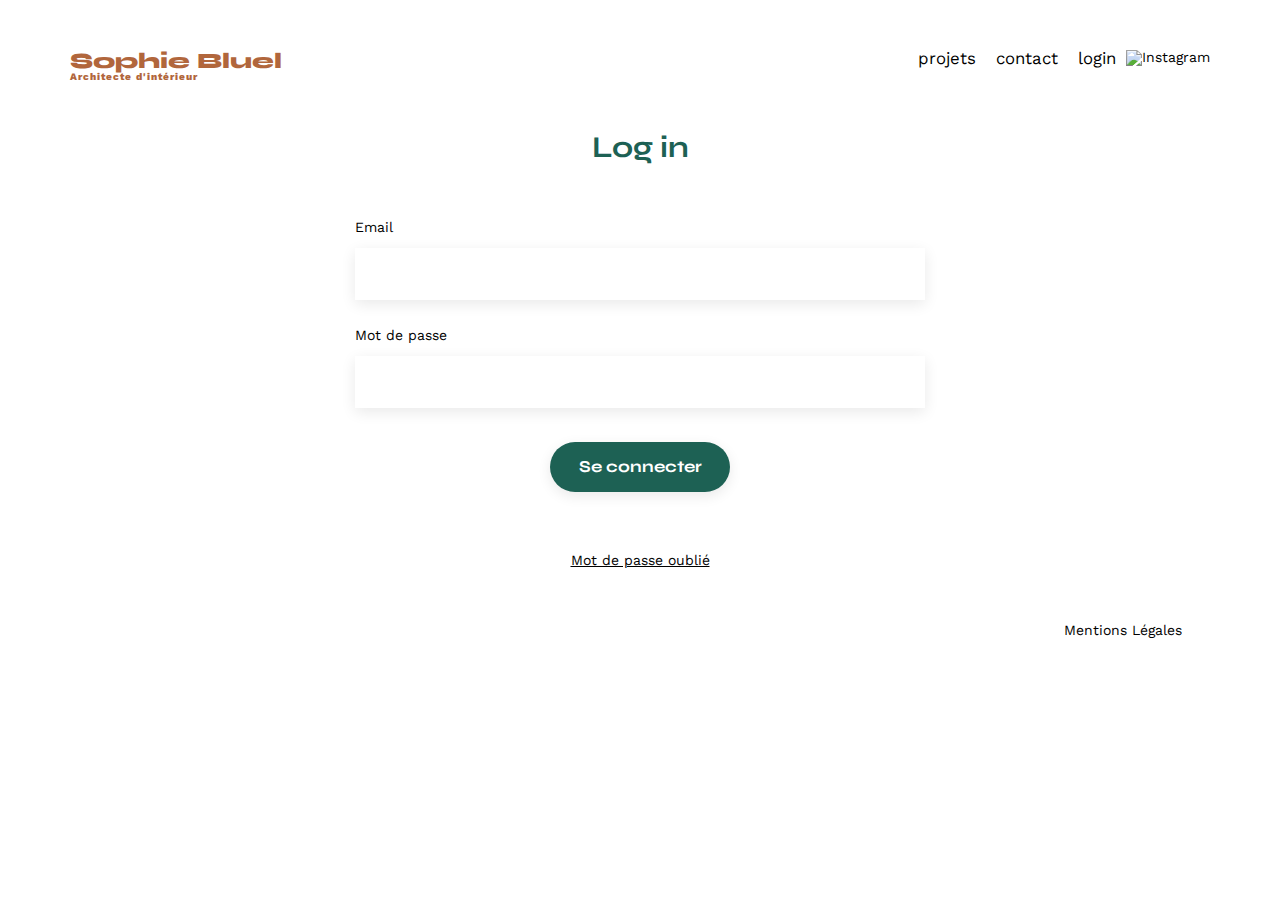
==== FrontEnd/login.html @ d812ced3 "creation page login.html" ====
<!DOCTYPE html>
<html lang="fr">
	<head>
		<meta charset="UTF-8">
		<title>Sophie Bluel - Architecte d'intérieur</title>
		<meta name="viewport" content="width=device-width, initial-scale=1.0">
		<link rel="preconnect" href="https://fonts.googleapis.com">
		<link rel="preconnect" href="https://fonts.gstatic.com" crossorigin>
		<link href="https://fonts.googleapis.com/css2?family=Syne:wght@700;800&family=Work+Sans&display=swap" rel="stylesheet">
		<meta name="description" content="">
		<script type="module" src="travaux.js" defer></script>
		<link rel="stylesheet" href="./assets/style.css">
	</head>
	<body>
		<header>
			<h1>Sophie Bluel
				<span>Architecte d'intérieur</span>
			</h1>
			<nav>
				<ul>
					<li>
						<a href="index.html">projets</a>
					</li>
					<li>
						<a href="#">contact</a>
					</li>
					<li>
						<a href="#">login</a>
					</li>
					<li><img src="./assets/icons/instagram.png" alt="Instagram"></li>
				</ul>
			</nav>
		</header>
		<main>
			<section id="contact">
				<h2>Log in</h2>
				<form action="#" method="post">
					<label for="email">Email</label>
					<input type="email" name="email" id="email">
					<label for="password">Mot de passe</label>
					<input type="password" name="password" id="password">
					<input type="submit" value="Se connecter">
					<p>Mot de passe oublié</p>
				</form>
			</section>
		</body>
	</body>
</html></main><footer>
<nav>
	<ul>
		<li>Mentions Légales</li>
	</ul>
</nav></footer></body></html>
---- FrontEnd/assets/style.css ----
/* http://meyerweb.com/eric/tools/css/reset/
   v2.0 | 20110126
   License: none (public domain)
*/

html,
body,
div,
span,
applet,
object,
iframe,
h1,
h2,
h3,
h4,
h5,
h6,
p,
blockquote,
pre,
a,
abbr,
acronym,
address,
big,
cite,
code,
del,
dfn,
em,
img,
ins,
kbd,
q,
s,
samp,
small,
strike,
strong,
sub,
sup,
tt,
var,
b,
u,
i,
center,
dl,
dt,
dd,
ol,
ul,
li,
fieldset,
form,
label,
legend,
table,
caption,
tbody,
tfoot,
thead,
tr,
th,
td,
article,
aside,
canvas,
details,
embed,
figure,
figcaption,
footer,
header,
hgroup,
menu,
nav,
output,
ruby,
section,
summary,
time,
mark,
audio,
video {
  margin: 0;
  padding: 0;
  border: 0;
  font-size: 100%;
  font: inherit;
  vertical-align: baseline;
}
/* HTML5 display-role reset for older browsers */
article,
aside,
details,
figcaption,
figure,
footer,
header,
hgroup,
menu,
nav,
section {
  display: block;
}
body {
  line-height: 1;
}
ol,
ul {
  list-style: none;
}
blockquote,
q {
  quotes: none;
}
blockquote:before,
blockquote:after,
q:before,
q:after {
  content: "";
  content: none;
}
table {
  border-collapse: collapse;
  border-spacing: 0;
}
/** end reset css**/
body {
  max-width: 1140px;
  margin: auto;
  font-family: "Work Sans";
  font-size: 14px;
}
header {
  display: flex;
  justify-content: space-between;
  margin: 50px 0;
}
section {
  margin: 50px 0;
}

h1 {
  display: flex;
  flex-direction: column;
  font-family: "Syne";
  font-size: 22px;
  font-weight: 800;
  color: #b1663c;
}

h1 > span {
  font-family: "Work Sans";
  font-size: 10px;
  letter-spacing: 0.1em;
}

h2 {
  font-family: "Syne";
  font-weight: 700;
  font-size: 30px;
  color: #1d6154;
}
nav ul {
  display: flex;
  align-items: center;
  list-style-type: none;
}
nav li a {
  padding: 0 10px;
  font-size: 1.2em;
  text-decoration: none;
  color: black;
}
#contact p {
  margin: 2em auto;
  text-decoration: underline;
}

li:hover {
  color: #b1663c;
}
li:active {
  font-weight: bold;
}
#introduction {
  display: flex;
  align-items: center;
}
#introduction figure {
  flex: 1;
}
#introduction img {
  display: block;
  margin: auto;
  width: 80%;
}

#introduction article {
  flex: 1;
}
#introduction h2 {
  margin-bottom: 1em;
}

#introduction p {
  margin-bottom: 0.5em;
}
#portfolio h2 {
  text-align: center;
  margin-bottom: 1em;
}
/*---------------filtre des categories----------------------------*/
#portfolio p {
  display: none;
}
.filtre-categories {
  display: flex;
  margin-left: 307px;
  width: 585px;
  height: 38px;
  margin-top: 35px;
  margin-bottom: 35px;
}
.btn-filtrer, /*pour test*/
.btn-tous,
.btn-objets,
.btn-appartements,
.btn-hotels-restaurants {
  border-radius: 60px;
  border: 1px solid #1d6154;
  color: #1d6154;
  size: 16px;
  font-weight: 700;
  background-color: white;
  padding: 5px 15px;
  margin-right: 10px;
}
button:hover {
  background-color: #1d6154;
  color: white;
}
/*---------------------------fin ajout filtre categorie---------------*/
.gallery {
  width: 100%;
  display: grid;
  grid-template-columns: 1fr 1fr 1fr;
  grid-column-gap: 20px;
  grid-row-gap: 20px;
}

.gallery img {
  width: 100%;
}
#contact {
  width: 50%;
  margin: auto;
}
#contact > * {
  text-align: center;
}
#contact h2 {
  margin-bottom: 20px;
}
#contact form {
  text-align: left;
  margin-top: 30px;
  display: flex;
  flex-direction: column;
}

#contact input {
  height: 50px;
  font-size: 1.2em;
  border: none;
  box-shadow: 0px 4px 14px rgba(0, 0, 0, 0.09);
}
#contact label {
  margin: 2em 0 1em 0;
}
#contact textarea {
  border: none;
  box-shadow: 0px 4px 14px rgba(0, 0, 0, 0.09);
}

input[type="submit"] {
  font-family: "Syne";
  font-weight: 700;
  color: white;
  background-color: #1d6154;
  margin: 2em auto;
  width: 180px;
  text-align: center;
  border-radius: 60px;
}

footer nav ul {
  display: flex;
  justify-content: flex-end;
  margin: 2em;
}
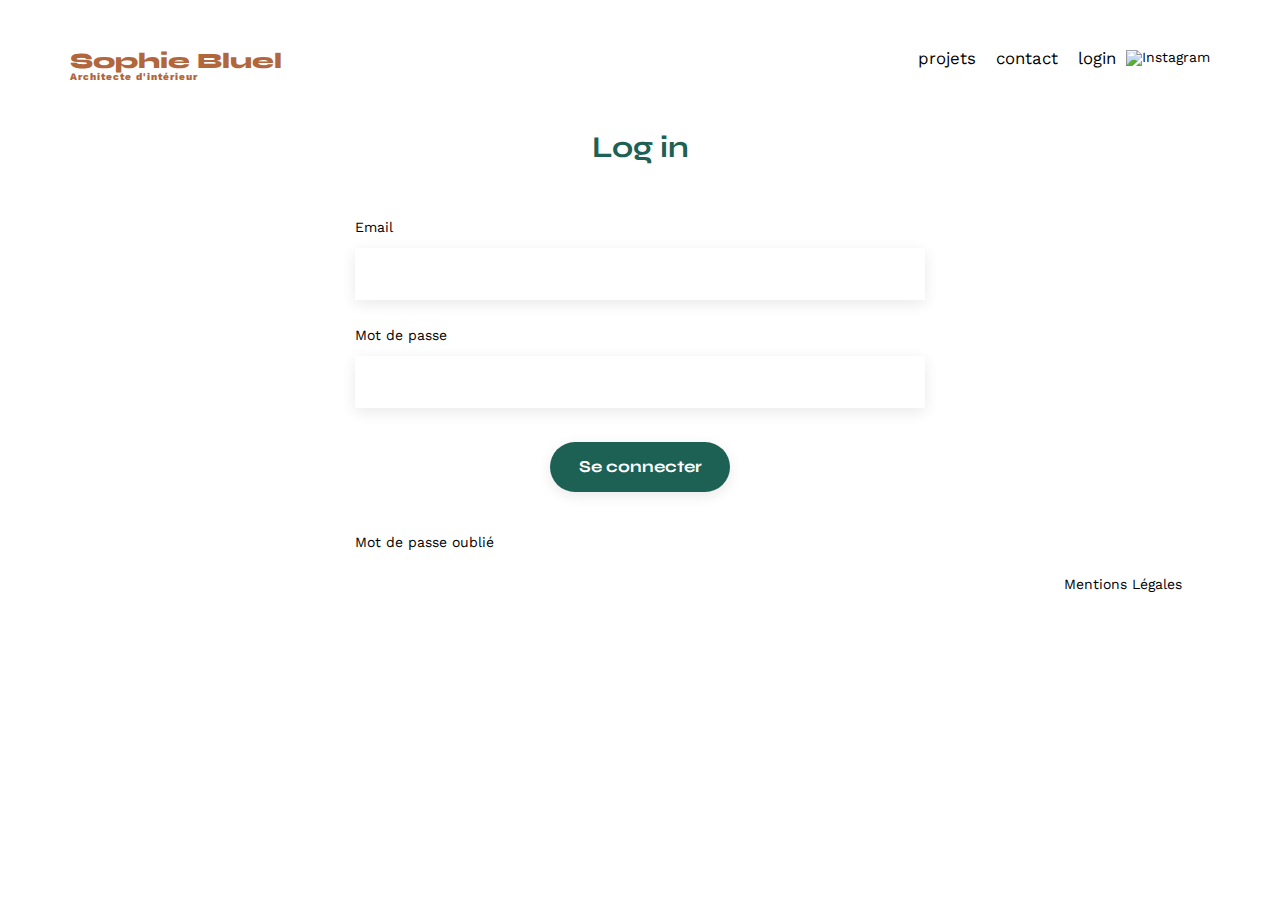
==== commit ede15e4e: "page login" ====
--- a/FrontEnd/login.html
+++ b/FrontEnd/login.html
@@ -8,7 +8,7 @@
 		<link rel="preconnect" href="https://fonts.gstatic.com" crossorigin>
 		<link href="https://fonts.googleapis.com/css2?family=Syne:wght@700;800&family=Work+Sans&display=swap" rel="stylesheet">
 		<meta name="description" content="">
-		<script type="module" src="travaux.js" defer></script>
+		<script type="module" src="login.js" defer></script>
 		<link rel="stylesheet" href="./assets/style.css">
 	</head>
 	<body>
@@ -32,14 +32,15 @@
 			</nav>
 		</header>
 		<main>
-			<section id="contact">
+			<section id="login">
 				<h2>Log in</h2>
-				<form action="#" method="post">
+				<form id="loginForm" action="#" method="post">
 					<label for="email">Email</label>
 					<input type="email" name="email" id="email">
 					<label for="password">Mot de passe</label>
 					<input type="password" name="password" id="password">
 					<input type="submit" value="Se connecter">
+					<p id="error-message" class="error-message"></p>
 					<p>Mot de passe oublié</p>
 				</form>
 			</section>
--- a/FrontEnd/assets/style.css
+++ b/FrontEnd/assets/style.css
@@ -215,7 +215,7 @@
 }
 /*---------------filtre des categories----------------------------*/
 #portfolio p {
-  display: none;
+ display: none;
 }
 .filtre-categories {
   display: flex;
@@ -225,11 +225,8 @@
   margin-top: 35px;
   margin-bottom: 35px;
 }
-.btn-filtrer, /*pour test*/
-.btn-tous,
-.btn-objets,
-.btn-appartements,
-.btn-hotels-restaurants {
+.btn-filtre, /*pour test*/
+.btn-tous {
   border-radius: 60px;
   border: 1px solid #1d6154;
   color: #1d6154;
@@ -255,30 +252,30 @@
 .gallery img {
   width: 100%;
 }
-#contact {
+#contact, #login {
   width: 50%;
   margin: auto;
 }
-#contact > * {
+#contact, #login > * {
   text-align: center;
 }
-#contact h2 {
+#contact, #login h2 {
   margin-bottom: 20px;
 }
-#contact form {
+#contact form, #login form{
   text-align: left;
   margin-top: 30px;
   display: flex;
   flex-direction: column;
 }
 
-#contact input {
+#contact input, #login input {
   height: 50px;
   font-size: 1.2em;
   border: none;
   box-shadow: 0px 4px 14px rgba(0, 0, 0, 0.09);
 }
-#contact label {
+#contact label, #login label {
   margin: 2em 0 1em 0;
 }
 #contact textarea {
@@ -297,6 +294,12 @@
   border-radius: 60px;
 }
 
+.error-message {
+  color: red;
+  margin-top: 10px;
+  text-align: center;
+}
+
 footer nav ul {
   display: flex;
   justify-content: flex-end;
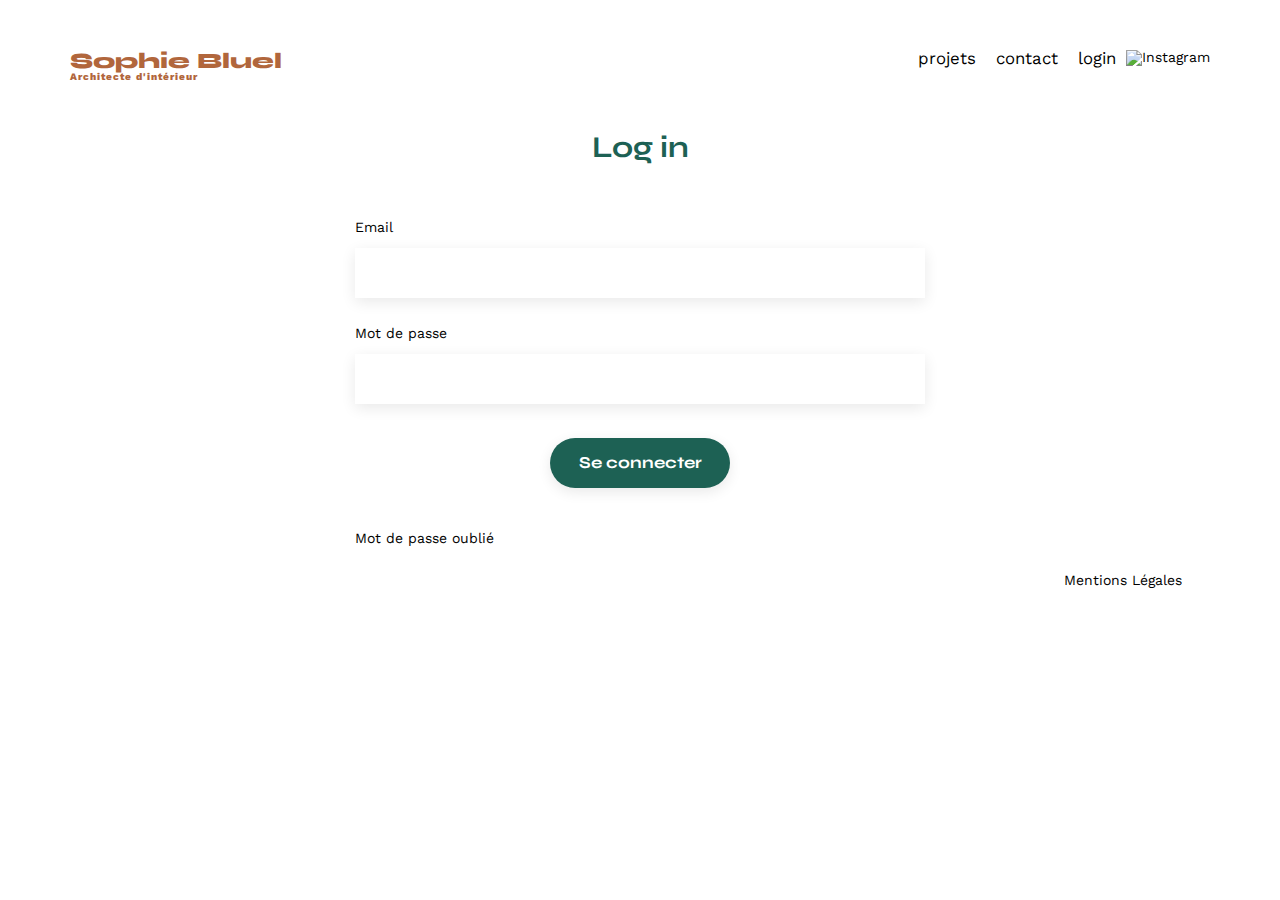
==== commit b8ec6970: "essai sur ouverture modale" ====
--- a/FrontEnd/login.html
+++ b/FrontEnd/login.html
@@ -8,7 +8,7 @@
 		<link rel="preconnect" href="https://fonts.gstatic.com" crossorigin>
 		<link href="https://fonts.googleapis.com/css2?family=Syne:wght@700;800&family=Work+Sans&display=swap" rel="stylesheet">
 		<meta name="description" content="">
-		<script type="module" src="login.js" defer></script>
+		<script  src="/login.js" defer></script>
 		<link rel="stylesheet" href="./assets/style.css">
 	</head>
 	<body>
@@ -34,7 +34,7 @@
 		<main>
 			<section id="login">
 				<h2>Log in</h2>
-				<form id="loginForm" action="#" method="post">
+				<form id="loginForm" action="#" method="POST">
 					<label for="email">Email</label>
 					<input type="email" name="email" id="email">
 					<label for="password">Mot de passe</label>
@@ -44,11 +44,13 @@
 					<p>Mot de passe oublié</p>
 				</form>
 			</section>
-		</body>
-	</body>
-</html></main><footer>
+		</main>	
+<footer>
 <nav>
 	<ul>
 		<li>Mentions Légales</li>
 	</ul>
-</nav></footer></body></html>
+</nav>
+</footer>
+</body>
+</html>
--- a/FrontEnd/assets/style.css
+++ b/FrontEnd/assets/style.css
@@ -213,6 +213,64 @@
   text-align: center;
   margin-bottom: 1em;
 }
+.mesprojets {
+  margin-right: 10px;
+}
+.js-modal{
+  text-decoration: none;
+  color: inherit;
+}
+ i.fa-pen-to-square {
+  margin-left: 45px;
+  height: 5px;
+  left : 846px;
+}
+i .fa-regular.fa-pen-to-square.edit-icon::before {
+height: 5px;
+width:5px;
+}
+ .modify {
+  font-size: 15px;
+  margin-left: 10px;
+}
+/*--------------------modale----------------------------------*/
+* {box-sizing: border-box;}
+.modal {
+  display: none;
+  position: fixed; 
+  align-items: center;
+  justify-content: center;
+  top: 360px;
+  left: 405px;  
+  background: #fff;
+}
+.modal-content {
+  overflow: auto;
+  width: 630px;
+  /*max-width: calc(100vh - 20px);*/
+  height: 688px;
+  /*max-height: calc(100vh - 20px) ;*/
+  background-color: #9df0f5;
+  border-radius: 10px;
+}
+.gallery-modif {
+  display: grid;
+  grid-template-columns: 76.86px 76.86px 76.86px 76.86px 76.86px;
+  grid-template-rows: 102.57px 102.57px 102.57px 102.57px 102.57px;
+  gap: 20px;
+}
+.edit {
+  margin-left: 80px ;  
+}
+
+
+
+
+
+
+
+
+
 /*---------------filtre des categories----------------------------*/
 #portfolio p {
  display: none;
@@ -305,3 +363,4 @@
   justify-content: flex-end;
   margin: 2em;
 }
+
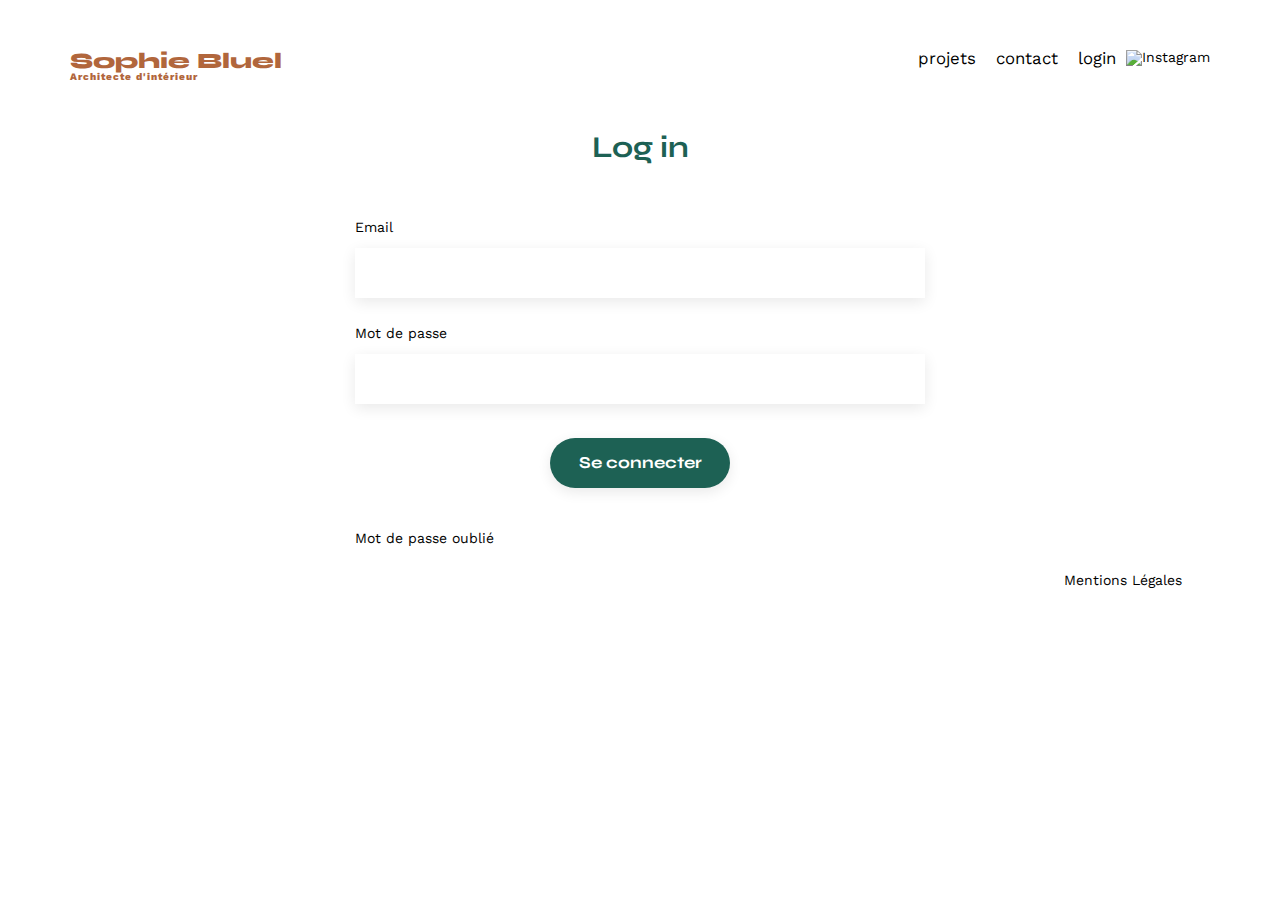
==== commit 119865b1: "test modale en cours" ====
--- a/FrontEnd/login.html
+++ b/FrontEnd/login.html
@@ -8,7 +8,7 @@
 		<link rel="preconnect" href="https://fonts.gstatic.com" crossorigin>
 		<link href="https://fonts.googleapis.com/css2?family=Syne:wght@700;800&family=Work+Sans&display=swap" rel="stylesheet">
 		<meta name="description" content="">
-		<script  src="/login.js" defer></script>
+		<script  src="/travaux.js" defer></script>
 		<link rel="stylesheet" href="./assets/style.css">
 	</head>
 	<body>
--- a/FrontEnd/assets/style.css
+++ b/FrontEnd/assets/style.css
@@ -235,33 +235,39 @@
 }
 /*--------------------modale----------------------------------*/
 * {box-sizing: border-box;}
-.modal {
-  display: none;
+
+.modal { 
+  display: flex;
+  align-items: center;
+  justify-content: center; 
   position: fixed; 
-  align-items: center;
-  justify-content: center;
-  top: 360px;
-  left: 405px;  
-  background: #fff;
+  width: 80%;
+  height: 80%;
+  background: rgba(0, 0, 0, 0.8);
+  top: 150px;  
 }
 .modal-content {
   overflow: auto;
+  padding: 5px;
   width: 630px;
-  /*max-width: calc(100vh - 20px);*/
+ /* max-width: calc(100vh - 20px);*/
   height: 688px;
   /*max-height: calc(100vh - 20px) ;*/
-  background-color: #9df0f5;
+  background-color: #fff;
   border-radius: 10px;
 }
-.gallery-modif {
+/*.gallery-modif {
   display: grid;
   grid-template-columns: 76.86px 76.86px 76.86px 76.86px 76.86px;
   grid-template-rows: 102.57px 102.57px 102.57px 102.57px 102.57px;
   gap: 20px;
-}
+}*/
 .edit {
   margin-left: 80px ;  
 }
+/*.modal-close {
+  position: absolute;
+  }*/
 
 
 
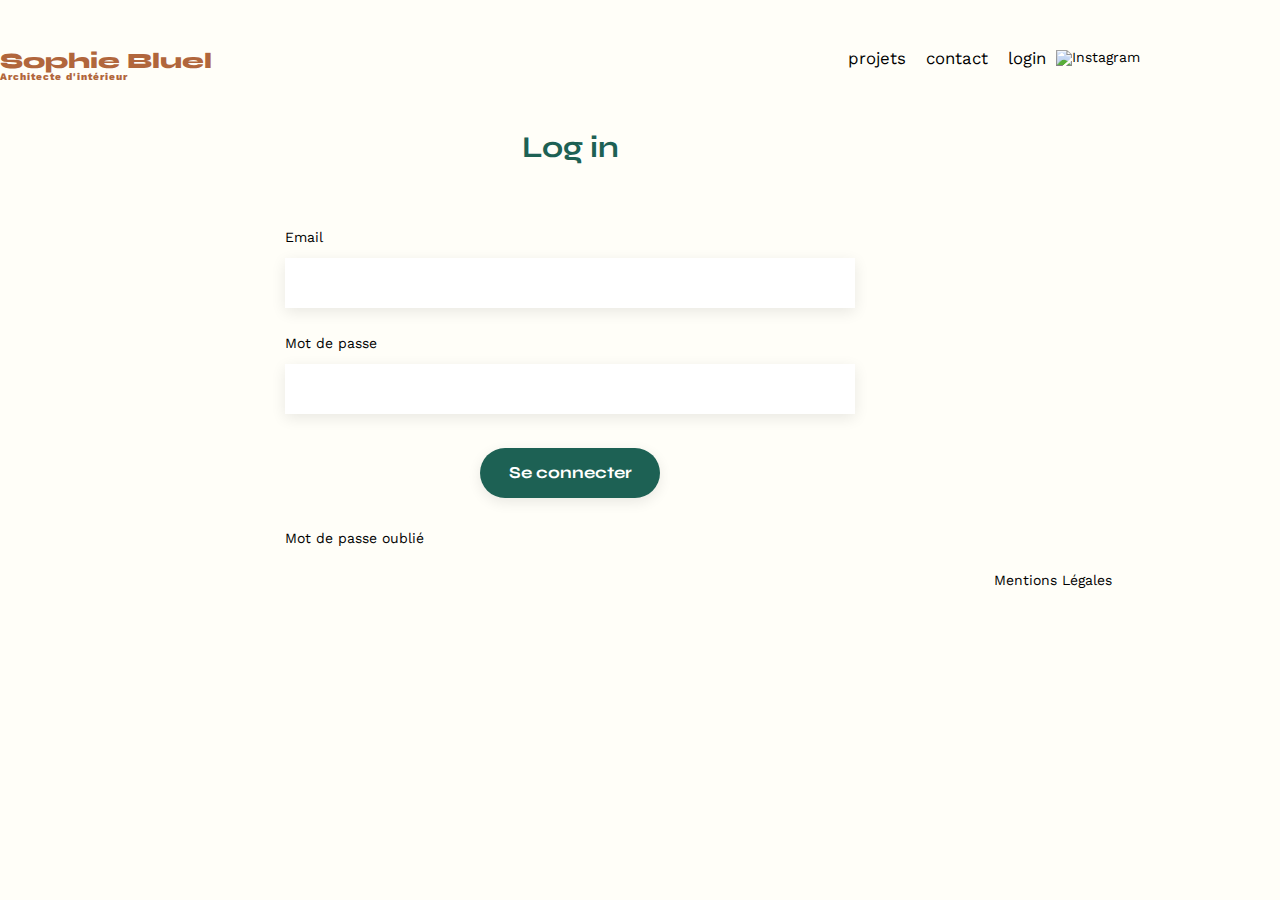
==== commit 97c656c7: "deplacement fichier js  et restructuration login" ====
--- a/FrontEnd/login.html
+++ b/FrontEnd/login.html
@@ -8,7 +8,7 @@
 		<link rel="preconnect" href="https://fonts.gstatic.com" crossorigin>
 		<link href="https://fonts.googleapis.com/css2?family=Syne:wght@700;800&family=Work+Sans&display=swap" rel="stylesheet">
 		<meta name="description" content="">
-		<script  src="/travaux.js" defer></script>
+		<script  src="./assets/login.js" defer></script>
 		<link rel="stylesheet" href="./assets/style.css">
 	</head>
 	<body>
@@ -33,14 +33,14 @@
 		</header>
 		<main>
 			<section id="login">
-				<h2>Log in</h2>
+				<h2>Log in</h2>				
 				<form id="loginForm" action="#" method="POST">
+					<p id="error-message" class="error-message"></p>
 					<label for="email">Email</label>
 					<input type="email" name="email" id="email">
 					<label for="password">Mot de passe</label>
 					<input type="password" name="password" id="password">
-					<input type="submit" value="Se connecter">
-					<p id="error-message" class="error-message"></p>
+					<input type="submit" value="Se connecter">					
 					<p>Mot de passe oublié</p>
 				</form>
 			</section>
--- a/FrontEnd/assets/style.css
+++ b/FrontEnd/assets/style.css
@@ -107,6 +107,8 @@
 }
 body {
   line-height: 1;
+  background: rgba(255, 254, 248, 1);
+  ;
 }
 ol,
 ul {
@@ -220,12 +222,12 @@
   text-decoration: none;
   color: inherit;
 }
- i.fa-pen-to-square {
-  margin-left: 45px;
+ i.fa-pen-to-square.fa-2xs {
+  margin-left: 25px;
   height: 5px;
-  left : 846px;
-}
-i .fa-regular.fa-pen-to-square.edit-icon::before {
+  left : 810px;
+}
+i .fa-regular.fa-pen-to-square.fa-2xs.edit-icon::before {
 height: 5px;
 width:5px;
 }
@@ -233,50 +235,6 @@
   font-size: 15px;
   margin-left: 10px;
 }
-/*--------------------modale----------------------------------*/
-* {box-sizing: border-box;}
-
-.modal { 
-  display: flex;
-  align-items: center;
-  justify-content: center; 
-  position: fixed; 
-  width: 80%;
-  height: 80%;
-  background: rgba(0, 0, 0, 0.8);
-  top: 150px;  
-}
-.modal-content {
-  overflow: auto;
-  padding: 5px;
-  width: 630px;
- /* max-width: calc(100vh - 20px);*/
-  height: 688px;
-  /*max-height: calc(100vh - 20px) ;*/
-  background-color: #fff;
-  border-radius: 10px;
-}
-/*.gallery-modif {
-  display: grid;
-  grid-template-columns: 76.86px 76.86px 76.86px 76.86px 76.86px;
-  grid-template-rows: 102.57px 102.57px 102.57px 102.57px 102.57px;
-  gap: 20px;
-}*/
-.edit {
-  margin-left: 80px ;  
-}
-/*.modal-close {
-  position: absolute;
-  }*/
-
-
-
-
-
-
-
-
-
 /*---------------filtre des categories----------------------------*/
 #portfolio p {
  display: none;
@@ -311,10 +269,13 @@
   grid-template-columns: 1fr 1fr 1fr;
   grid-column-gap: 20px;
   grid-row-gap: 20px;
+  
 }
 
 .gallery img {
   width: 100%;
+  object-fit: cover;
+  height:100%;
 }
 #contact, #login {
   width: 50%;
@@ -370,3 +331,272 @@
   margin: 2em;
 }
 
+/*-------------------------------------------------------------modale-----------------------------------------*/
+body, html {
+margin: 0;
+padding: 0;
+}
+
+* {box-sizing: border-box;}
+*:focus {
+    box-shadow:  0 0 10px blue;
+}
+
+.modal {        
+    position:fixed;
+    display: flex;
+    align-items: center;
+    justify-content: center;
+    top:0;
+    left: 0;
+    width: 100%;
+    height:100%;
+    background: rgba(0, 0, 0, 0.3);
+
+}
+.modal-wrapper { 
+    display: flex;
+    flex-direction: column;
+    align-items: center;
+    position: relative;
+    overflow: auto;
+    width: 630px; 
+    height: 680px;   
+    max-width:  calc(100vw - 20px);
+    padding: 20px;
+    max-height: calc(100vh - 20px);
+    background-color: #fff;  
+    border-radius: 10px;
+}
+.fa-solid .fa-xmark {
+  width: 12.01px;
+  height: 12.01px;  
+}
+.js-modal-close:hover i {
+  color:black;
+}
+.js-modal-close  {
+  background-color: #fff;
+}
+.js-modal-close {
+  position: absolute;
+  top: 20px;
+  right: 20px;  
+  border: none; 
+}
+#titlemodal {
+  width: 100%;
+  height: 30px;
+  margin-top: 40px;
+  margin-bottom: 40px ;
+  align-items: center;
+  font-family: work Sans;
+  color : #000000;
+  font-weight: 400;
+  font-size: 26px;
+}
+.js-ajout-photo { 
+  position: relative; 
+  height: 36px;
+  font-family: "Syne";  
+  font-weight: 700;
+  color: white;
+  background-color: #1d6154; 
+  width: 180px;
+  text-align: center;
+  border-radius: 60px;
+  border: none;  
+  outline: none;  
+  padding: 8px 22px; 
+  margin-top: 100px;
+}
+.js-ajout-photo::before {
+  content: "";
+  position: absolute;  /* Positionne le pseudo-élément par rapport à son parent */
+  top: -35px;  /* Ajuste la position verticale du trait */
+  left: 50%;
+  transform: translateX(-50%);  /* Centre horizontalement le trait */
+  width: 420px;  /* Ajuste la largeur du trait */
+  height: 1px;  /* Ajuste la hauteur du trait */
+  background-color: #B3B3B3;  /* Couleur du trait */
+}
+.galleryPhotoModal {
+  display: grid;
+  grid-template-columns: repeat(5, 1fr) ; /* Ajuste les colonnes automatiquement */
+  gap: 30px 10px; /* Espace entre les photos */
+  margin-top: 20px;
+  width: 420px;
+}
+.galleryPhotoModal figure {
+  margin: 0;
+  padding: 0;
+  position: relative;
+  overflow: hidden;
+  width: 78.86px;
+  height: 102.57px;
+  
+}
+.galleryPhotoModal img {
+  width: 78.86px;
+  height: 102.57px; 
+  object-fit: cover; 
+}
+i.fa-solid.fa-trash-can.trash-icon::before{
+    position: absolute;
+    top: 4px;
+    right: 4px;
+    color:white;
+    font-size: 11px; /* Ajuste la taille de l'icône selon vos besoins */
+    align-items: center;
+    justify-content: center;
+}
+  .trash-icon {
+    display: flex;
+    position: absolute;
+    top: 8px;
+    right: 6px;
+    width: 17px;
+    height: 17px;
+    background-color: black;   
+     }
+  i.fa-regular.fa-image::before {
+    width: 76px;
+    height: 76px;
+  }   
+  .photo-container {
+    width: 420px;
+    height: 169px;
+    border-radius: 3px;
+    background-color:#E8F1F6;
+    display: flex;
+    flex-direction: column;
+    align-items: center;
+    justify-content: space-between;
+    text-align: center;
+    padding: 15px 0px;
+    align-items: center;
+    justify-content: center;
+    margin-left: 85px;
+    margin-bottom: 25px;
+  }  
+  
+  i.fa-regular.fa-image::before {
+    font-size: 76px; /* Ajustez la taille de l'icône si nécessaire */
+    color: #B9C5CC; /* Couleur de l'icône */
+}
+ .btn-ajout-fichier {
+  width: 173px;
+  height: 36px;  
+  color:#306685;
+  background-color: #CBD6DC;
+  text-align: center;
+  border-radius: 50px;
+  border: none;
+  outline: none;  
+  z-index:0;  
+  font-family: Work Sans;
+  font-weight: 500; 
+  padding: 10px 0px;
+ }
+.btn-ajout-fichier input {
+  z-index:1;
+  opacity:0;  
+}
+.btn-ajout-fichier:hover {
+  background-color: #B9C5CC;
+}
+.ajout-photo.valid {
+  background-color: #28a745;
+}
+
+.ajout-photo.valid:hover {
+  background-color: #218838;
+}
+
+
+ .photo-container span {
+  font-family: Work Sans;
+  font-weight: 400;
+  font-size: 10px;
+  margin-top: 5px;
+  
+ }
+ .form {
+  display: flex;
+  flex-direction: column;
+  align-items: center;
+  justify-content: center;
+ }
+ button.js-modal-back {
+  border: none;
+  background-color: #fff;
+
+ }
+.ajout {
+    display: flex;
+    flex-direction: column;    
+    margin: 25px 85px; 
+    width:420px;
+    height:51px;
+ }
+ .ajout label{
+  margin-bottom: 5px;
+
+ }
+ .ajout input{
+  padding: 8px;
+  border: 1px solid #ccc;
+  border-radius: 4px;
+  font-size: 16px;
+  box-shadow: 0px 4px 14px 0px #00000017;
+  
+ }
+ .ajout select {
+  padding: 8px;
+  border: 1px solid #ccc;
+  border-radius: 4px;
+  font-size: 16px;
+  box-shadow: 0px 4px 14px 0px #00000017;
+ }
+ .ajout-categorie .ajout-nom {
+  font-family: Work Sans;
+  font-size:14px;
+  font-weight: 500;
+  
+  
+ }
+.js-modal-back {
+  border: none;
+  background-color: #fff;
+}
+.js-modal-back i {
+  font-size: 20px; /* Adjust the size as needed */
+}
+.js-modal-back:hover i {
+  color: black ; /* Prevent color change on hover */
+}
+input.valider-photo {
+  background-color: #A7A7A7;
+  position: relative; 
+  height: 36px;
+  font-family: "Syne";  
+  font-weight: 700;
+  color: white;  
+  text-align: center;
+  border-radius: 60px;
+  border: none;  
+  outline: none;  
+  padding: 8px 22px; 
+  margin-top: 110px;
+  margin-left: 185px;
+}
+.valider-photo::before {
+  content: "";
+  position: absolute;  /* Positionne le pseudo-élément par rapport à son parent */
+  top: -35px;  /* Ajuste la position verticale du trait */
+  left: 50%;
+  transform: translateX(-50%);  /* Centre horizontalement le trait */
+  width: 420px;  /* Ajuste la largeur du trait */
+  height: 1px;  /* Ajuste la hauteur du trait */
+  background-color: #B3B3B3;  /* Couleur du trait */
+}
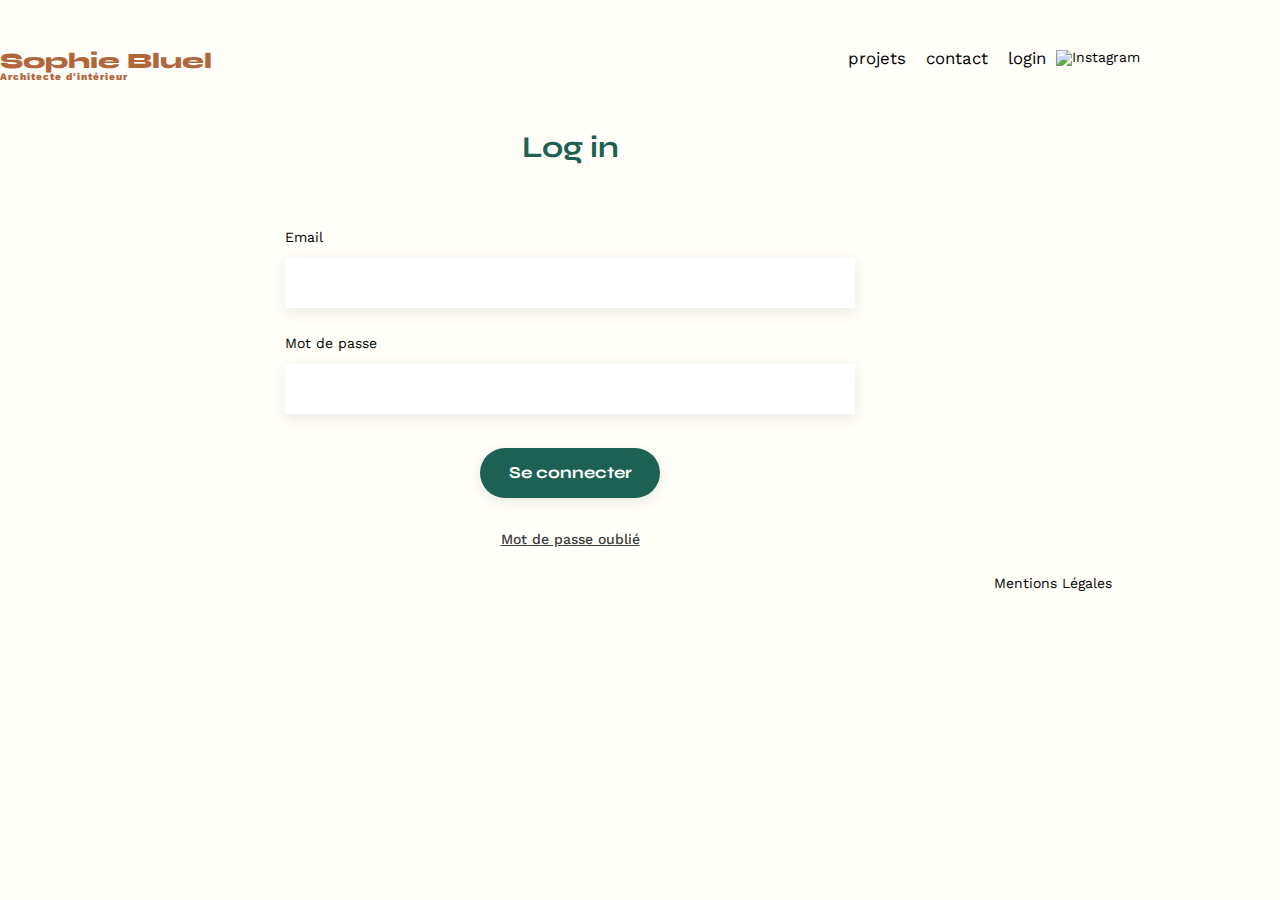
==== commit 7cf82ca5: "dernier ajustements de retour apres modale" ====
--- a/FrontEnd/login.html
+++ b/FrontEnd/login.html
@@ -41,7 +41,7 @@
 					<label for="password">Mot de passe</label>
 					<input type="password" name="password" id="password">
 					<input type="submit" value="Se connecter">					
-					<p>Mot de passe oublié</p>
+					<a href="#" class = "mdpLost">Mot de passe oublié</a>
 				</form>
 			</section>
 		</main>	
--- a/FrontEnd/assets/style.css
+++ b/FrontEnd/assets/style.css
@@ -246,6 +246,7 @@
   height: 38px;
   margin-top: 35px;
   margin-bottom: 35px;
+ 
 }
 .btn-filtre, /*pour test*/
 .btn-tous {
@@ -264,12 +265,12 @@
 }
 /*---------------------------fin ajout filtre categorie---------------*/
 .gallery {
-  width: 100%;
+  width: 80%;
   display: grid;
   grid-template-columns: 1fr 1fr 1fr;
   grid-column-gap: 20px;
   grid-row-gap: 20px;
-  
+  margin-left: 100px;
 }
 
 .gallery img {
@@ -561,8 +562,7 @@
  .ajout-categorie .ajout-nom {
   font-family: Work Sans;
   font-size:14px;
-  font-weight: 500;
-  
+  font-weight: 500; 
   
  }
 .js-modal-back {
@@ -600,3 +600,16 @@
   height: 1px;  /* Ajuste la hauteur du trait */
   background-color: #B3B3B3;  /* Couleur du trait */
 }
+#submitButton.enabled {
+  background-color: #1D6154; /* Changez cela en la couleur souhaitée */
+  cursor: pointer;
+}
+.mdpLost {
+  color : #3D3D3D;
+  font-family: Work Sans;
+  font-size: 14px;
+  font-weight: 500;
+  line-height: 16.42px;
+  text-align: center;
+
+}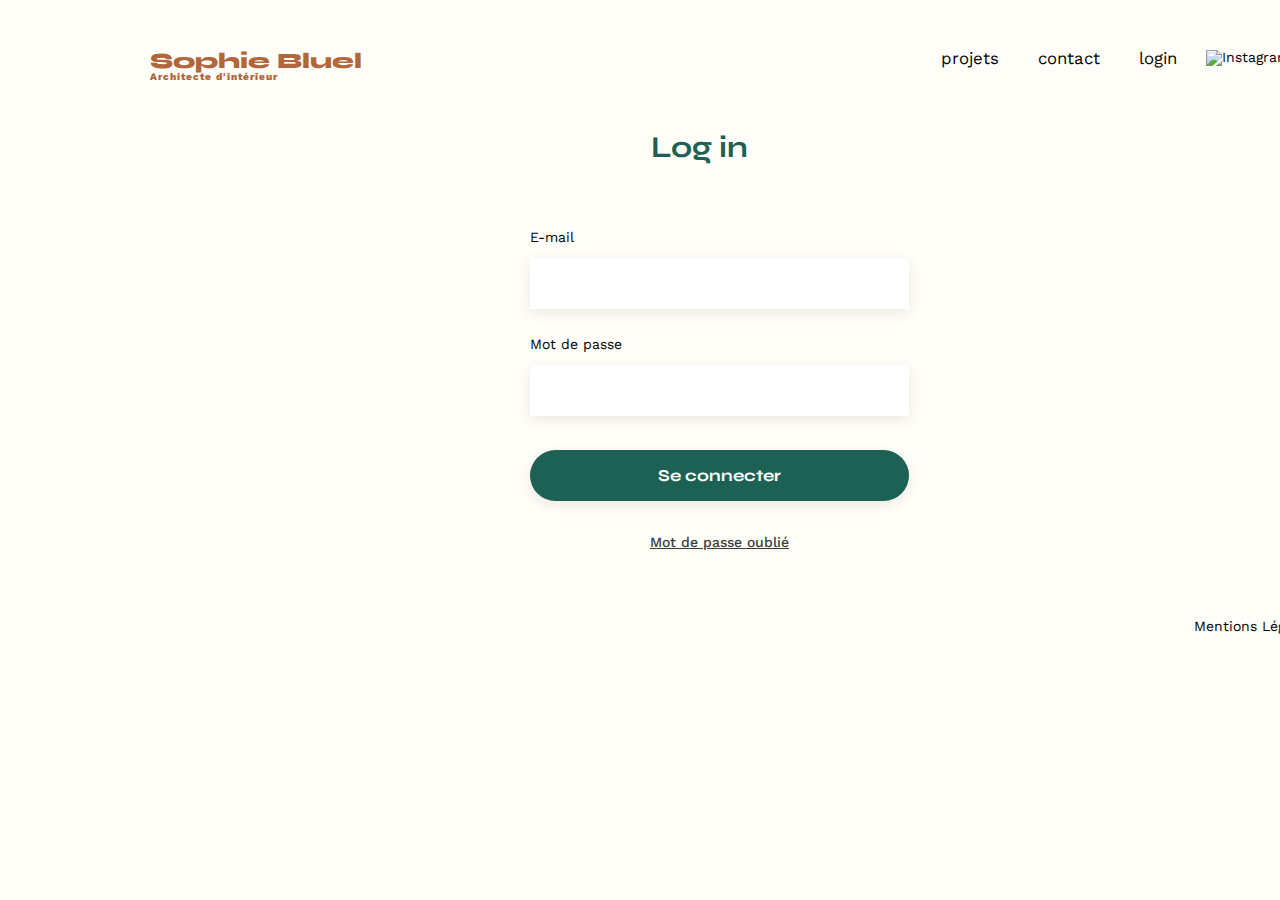
==== commit ca002970: "finalisation du css pour préparation de la soutenance" ====
--- a/FrontEnd/login.html
+++ b/FrontEnd/login.html
@@ -36,7 +36,7 @@
 				<h2>Log in</h2>				
 				<form id="loginForm" action="#" method="POST">
 					<p id="error-message" class="error-message"></p>
-					<label for="email">Email</label>
+					<label for="email">E-mail</label>
 					<input type="email" name="email" id="email">
 					<label for="password">Mot de passe</label>
 					<input type="password" name="password" id="password">
--- a/FrontEnd/assets/style.css
+++ b/FrontEnd/assets/style.css
@@ -139,7 +139,8 @@
 header {
   display: flex;
   justify-content: space-between;
-  margin: 50px 0;
+  margin: 50px 150px;
+  width: 1140px;
 }
 section {
   margin: 50px 0;
@@ -152,6 +153,8 @@
   font-size: 22px;
   font-weight: 800;
   color: #b1663c;
+  margin-right: 458px;
+ 
 }
 
 h1 > span {
@@ -166,16 +169,21 @@
   font-size: 30px;
   color: #1d6154;
 }
+
+
 nav ul {
   display: flex;
   align-items: center;
-  list-style-type: none;
+  list-style-type: none; 
+ 
 }
 nav li a {
   padding: 0 10px;
   font-size: 1.2em;
   text-decoration: none;
   color: black;
+  padding-right: 29px;
+  
 }
 #contact p {
   margin: 2em auto;
@@ -191,6 +199,10 @@
 #introduction {
   display: flex;
   align-items: center;
+  margin-left: 245px;
+  margin-top: 139px;
+  width: 950px;
+ 
 }
 #introduction figure {
   flex: 1;
@@ -198,11 +210,13 @@
 #introduction img {
   display: block;
   margin: auto;
-  width: 80%;
+  width: 474px;
+ 
 }
 
 #introduction article {
   flex: 1;
+  margin-left: 72px;
 }
 #introduction h2 {
   margin-bottom: 1em;
@@ -211,9 +225,15 @@
 #introduction p {
   margin-bottom: 0.5em;
 }
-#portfolio h2 {
-  text-align: center;
-  margin-bottom: 1em;
+#portfolio h2 { 
+  display: flex;
+  flex-direction: row;
+  text-align: center;
+  margin-bottom: 49px;
+  margin-left: 624px;    
+  height: 36px;
+  font-size: 30px;
+  margin-top: 139px;
 }
 .mesprojets {
   margin-right: 10px;
@@ -241,11 +261,12 @@
 }
 .filtre-categories {
   display: flex;
-  margin-left: 307px;
-  width: 585px;
+  margin-left: 427px;  
+ 
   height: 38px;
   margin-top: 35px;
   margin-bottom: 35px;
+
  
 }
 .btn-filtre, /*pour test*/
@@ -258,48 +279,72 @@
   background-color: white;
   padding: 5px 15px;
   margin-right: 10px;
+  font-family: Syne;
+  height: 38px;
+}
+.btn-tous {
+  width: 100px;
+}
+.btn-filtre[data-id="1"] {
+  width: 100px;
+}
+.btn-filtre[data-id="2"] {
+  width: 157px;
+}
+.btn-filtre[data-id="3"] {
+  width: 198px;
 }
 button:hover {
   background-color: #1d6154;
   color: white;
 }
-/*---------------------------fin ajout filtre categorie---------------*/
+/*---------------------------gallery photo---------------*/
 .gallery {
-  width: 80%;
+  width: 83.33%;
   display: grid;
   grid-template-columns: 1fr 1fr 1fr;
-  grid-column-gap: 20px;
-  grid-row-gap: 20px;
-  margin-left: 100px;
+  grid-column-gap: 18px;
+  grid-row-gap: 18px;
+  margin-left: 245px;
 }
 
 .gallery img {
   width: 100%;
   object-fit: cover;
-  height:100%;
-}
-#contact, #login {
-  width: 50%;
-  margin: auto;
-}
-#contact, #login > * {
-  text-align: center;
-}
-#contact, #login h2 {
-  margin-bottom: 20px;
+  height:407px;
+}
+/*----------------------formulaire contact---------------------*/
+#contact, #login {    
+  width: 379px; 
+  margin-left: 530px;
+}
+#contact p {
+  height: 19px;
+  width: 404px;
+  text-align: center;
+
+}
+#contact h2,  #login h2 {
+  margin-bottom: 20px;  
+  margin-left: 121px;
+  
 }
 #contact form, #login form{
   text-align: left;
   margin-top: 30px;
   display: flex;
-  flex-direction: column;
+  flex-direction: column;  
+  width: 379px;
+  
 }
 
 #contact input, #login input {
-  height: 50px;
+  width: 379px;
+  height: 51px;
   font-size: 1.2em;
   border: none;
   box-shadow: 0px 4px 14px rgba(0, 0, 0, 0.09);
+  justify-content: center;
 }
 #contact label, #login label {
   margin: 2em 0 1em 0;
@@ -307,6 +352,7 @@
 #contact textarea {
   border: none;
   box-shadow: 0px 4px 14px rgba(0, 0, 0, 0.09);
+
 }
 
 input[type="submit"] {
@@ -315,7 +361,7 @@
   color: white;
   background-color: #1d6154;
   margin: 2em auto;
-  width: 180px;
+  width: 179px;
   text-align: center;
   border-radius: 60px;
 }
@@ -326,10 +372,17 @@
   text-align: center;
 }
 
-footer nav ul {
-  display: flex;
-  justify-content: flex-end;
+footer nav {
+  display: flex;
+  justify-content: flex-end;   
+  height: 60px;
+  width: 1340px;
+}
+footer nav ul  {
+  align-items: end;
   margin: 2em;
+  
+  
 }
 
 /*-------------------------------------------------------------modale-----------------------------------------*/
@@ -362,7 +415,7 @@
     position: relative;
     overflow: auto;
     width: 630px; 
-    height: 680px;   
+    height: 688px;   
     max-width:  calc(100vw - 20px);
     padding: 20px;
     max-height: calc(100vh - 20px);
@@ -385,17 +438,22 @@
   right: 20px;  
   border: none; 
 }
-#titlemodal {
+#modal1 #titlemodal  {
   width: 100%;
   height: 30px;
   margin-top: 40px;
   margin-bottom: 40px ;
   align-items: center;
+  justify-content: center;;
   font-family: work Sans;
   color : #000000;
   font-weight: 400;
   font-size: 26px;
-}
+  margin-left: 0px;
+}
+
+
+
 .js-ajout-photo { 
   position: relative; 
   height: 36px;
@@ -587,16 +645,16 @@
   border: none;  
   outline: none;  
   padding: 8px 22px; 
-  margin-top: 110px;
+  margin-top: 80px;
   margin-left: 185px;
 }
-.valider-photo::before {
+input.valider-photo::before {
   content: "";
   position: absolute;  /* Positionne le pseudo-élément par rapport à son parent */
-  top: -35px;  /* Ajuste la position verticale du trait */
+  top: -25px;  /* Ajuste la position verticale du trait */
   left: 50%;
   transform: translateX(-50%);  /* Centre horizontalement le trait */
-  width: 420px;  /* Ajuste la largeur du trait */
+  width: calc(100% + 40px); 
   height: 1px;  /* Ajuste la hauteur du trait */
   background-color: #B3B3B3;  /* Couleur du trait */
 }
